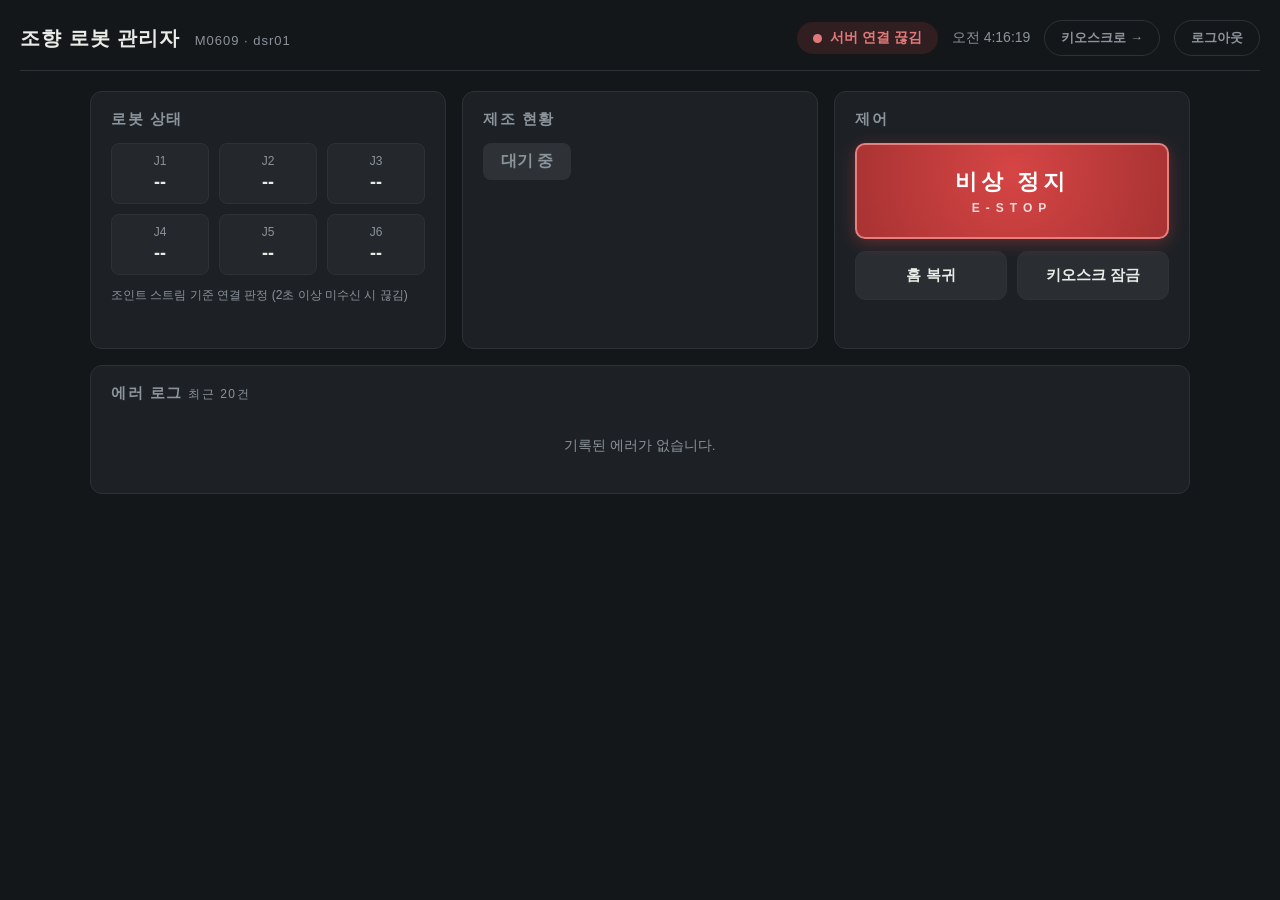
==== ws_cobot1/src/perfume_hmi/frontend/admin.html @ 588833dc "jwan: save local changes" ====
<!DOCTYPE html>
<html lang="ko">
<head>
    <meta charset="UTF-8" />
    <meta name="viewport" content="width=device-width, initial-scale=1.0" />
    <title>조향 로봇 관리자 HMI</title>
    <link rel="stylesheet" href="admin.css" />
</head>
<body>
    <!-- 상단 바: 타이틀 + 로봇 연결 상태 + 현재 시각 -->
    <header class="topbar">
        <h1>조향 로봇 관리자 <span class="sub">M0609 · dsr01</span></h1>
        <div class="topbar-right">
            <span id="conn-badge" class="badge off">연결 확인 중...</span>
            <span id="clock" class="clock"></span>
            <!-- 키오스크는 다른 PC에서 실행되므로(perfume_kiosk), 배포 시 아래 주소를
                 실제 키오스크 PC의 IP로 바꿔야 한다. -->
            <a href="http://<KIOSK-PC-IP>:5000/" class="back-link">키오스크로 →</a>
            <button id="btn-logout" class="back-link logout-btn" type="button">로그아웃</button>
        </div>
    </header>

    <main class="grid">
        <!-- 1. 로봇 상태 (조인트 각도) -->
        <section class="panel">
            <h2>로봇 상태</h2>
            <div class="joints" id="joints">
                <!-- J1~J6 값은 admin.js가 채움 -->
            </div>
            <p class="panel-note">조인트 스트림 기준 연결 판정 (2초 이상 미수신 시 끊김)</p>
        </section>

        <!-- 2. 제조 현황 -->
        <section class="panel">
            <h2>제조 현황</h2>
            <div id="making-state" class="making-state idle">대기 중</div>
            <div id="making-detail" class="making-detail"></div>
            <div id="last-job" class="last-job"></div>
        </section>

        <!-- 3. 제어 -->
        <section class="panel">
            <h2>제어</h2>
            <button id="btn-estop" class="btn estop">비상 정지<span class="btn-sub">E-STOP</span></button>
            <div class="btn-row">
                <button id="btn-home" class="btn secondary">홈 복귀</button>
                <button id="btn-lock" class="btn secondary">키오스크 잠금</button>
            </div>
            <p id="control-msg" class="control-msg"></p>
        </section>

        <!-- 4. 에러 로그 -->
        <section class="panel panel-wide">
            <h2>에러 로그 <span class="sub">최근 20건</span></h2>
            <ul id="error-list" class="error-list">
                <li class="empty">기록된 에러가 없습니다.</li>
            </ul>
        </section>
    </main>

    <script src="admin.js"></script>
</body>
</html>
---- ws_cobot1/src/perfume_hmi/frontend/admin.css ----
/* ===== 관리자 HMI — 산업용 다크 테마 ===== */
:root {
    --bg: #14171a;
    --panel: #1d2126;
    --line: #2c3238;
    --ink: #e8ebe6;
    --muted: #8b939b;
    --green: #58a05c;
    --amber: #d9a441;
    --red: #d64545;
    --red-dark: #a83232;
}

* { box-sizing: border-box; margin: 0; padding: 0; }

body {
    font-family: "Pretendard", "Noto Sans KR", -apple-system, "Segoe UI", sans-serif;
    background: var(--bg);
    color: var(--ink);
    min-height: 100vh;
    padding: 20px;
}

/* ===== 상단 바 ===== */
.topbar {
    display: flex;
    align-items: center;
    justify-content: space-between;
    margin-bottom: 20px;
    padding-bottom: 14px;
    border-bottom: 1px solid var(--line);
}
.topbar h1 { font-size: 20px; letter-spacing: 1px; }
.topbar .sub { font-size: 13px; color: var(--muted); font-weight: 400; margin-left: 8px; }
.topbar-right { display: flex; align-items: center; gap: 14px; }
.clock { font-size: 14px; color: var(--muted); font-variant-numeric: tabular-nums; }
.back-link {
    padding: 8px 16px;
    border: 1px solid var(--line);
    border-radius: 999px;
    color: var(--muted);
    font-size: 13px;
    font-weight: 600;
    text-decoration: none;
}
.back-link:active { background: rgba(255, 255, 255, 0.06); color: var(--ink); }
.logout-btn { background: transparent; cursor: pointer; font-family: inherit; }

/* 연결 상태 배지 */
.badge {
    display: inline-flex;
    align-items: center;
    gap: 8px;
    padding: 7px 16px;
    border-radius: 999px;
    font-size: 14px;
    font-weight: 700;
}
.badge::before { content: ""; width: 9px; height: 9px; border-radius: 50%; }
.badge.on  { background: rgba(88, 160, 92, 0.15); color: #7fc783; }
.badge.on::before  { background: #7fc783; box-shadow: 0 0 6px #7fc783; }
.badge.off { background: rgba(214, 69, 69, 0.15); color: #e07a7a; }
.badge.off::before { background: #e07a7a; }

/* ===== 패널 그리드 ===== */
.grid {
    display: grid;
    grid-template-columns: repeat(auto-fit, minmax(300px, 1fr));
    gap: 16px;
    max-width: 1100px;
    margin: 0 auto;
}
.panel {
    background: var(--panel);
    border: 1px solid var(--line);
    border-radius: 12px;
    padding: 18px 20px;
}
.panel-wide { grid-column: 1 / -1; }
.panel h2 {
    font-size: 15px;
    letter-spacing: 1.5px;
    color: var(--muted);
    margin-bottom: 14px;
    text-transform: uppercase;
}
.panel h2 .sub { font-size: 12px; font-weight: 400; text-transform: none; }
.panel-note { margin-top: 12px; font-size: 12px; color: var(--muted); }

/* ===== 조인트 값 ===== */
.joints {
    display: grid;
    grid-template-columns: repeat(3, 1fr);
    gap: 10px;
}
.joint {
    background: rgba(255, 255, 255, 0.03);
    border: 1px solid var(--line);
    border-radius: 8px;
    padding: 10px 12px;
    text-align: center;
}
.joint .j-name { font-size: 12px; color: var(--muted); margin-bottom: 4px; }
.joint .j-val {
    font-size: 18px;
    font-weight: 700;
    font-variant-numeric: tabular-nums;
}

/* ===== 제조 현황 ===== */
.making-state {
    display: inline-block;
    padding: 8px 18px;
    border-radius: 8px;
    font-size: 16px;
    font-weight: 700;
    margin-bottom: 12px;
}
.making-state.idle   { background: rgba(139, 147, 155, 0.15); color: var(--muted); }
.making-state.active { background: rgba(217, 164, 65, 0.16); color: var(--amber); animation: blink 1.6s ease-in-out infinite; }
@keyframes blink { 50% { opacity: 0.55; } }
.making-detail { font-size: 14px; line-height: 1.7; }
.making-detail b { color: var(--amber); }
.last-job { margin-top: 12px; font-size: 13px; color: var(--muted); }

/* ===== 제어 버튼 ===== */
.btn {
    display: block;
    width: 100%;
    border: none;
    border-radius: 10px;
    cursor: pointer;
    font-weight: 700;
    transition: transform 0.08s, filter 0.15s;
}
.btn:active { transform: translateY(1px); filter: brightness(0.9); }
.btn:disabled { opacity: 0.45; cursor: not-allowed; }

.btn.estop {
    padding: 22px;
    font-size: 22px;
    letter-spacing: 4px;
    color: #fff;
    background: radial-gradient(circle at 50% 30%, var(--red), var(--red-dark));
    border: 2px solid #e5807f;
    box-shadow: 0 4px 16px rgba(214, 69, 69, 0.35);
    margin-bottom: 12px;
}
.btn.estop .btn-sub { display: block; font-size: 12px; letter-spacing: 6px; opacity: 0.8; margin-top: 4px; }

.btn-row { display: flex; gap: 10px; }
.btn.secondary {
    padding: 14px;
    font-size: 15px;
    background: rgba(255, 255, 255, 0.06);
    border: 1px solid var(--line);
    color: var(--ink);
}
.btn.secondary.locked { background: rgba(217, 164, 65, 0.16); border-color: var(--amber); color: var(--amber); }

.control-msg { margin-top: 12px; font-size: 13px; min-height: 18px; color: var(--muted); }
.control-msg.ok { color: #7fc783; }
.control-msg.err { color: #e07a7a; }

/* ===== 로그인 페이지 ===== */
.login-body {
    display: flex;
    align-items: center;
    justify-content: center;
    min-height: 100vh;
}
.login-card {
    width: 100%;
    max-width: 360px;
    background: var(--panel);
    border: 1px solid var(--line);
    border-radius: 14px;
    padding: 36px 32px;
    text-align: center;
}
.login-card h1 { font-size: 20px; letter-spacing: 1px; margin-bottom: 6px; }
.login-sub { font-size: 13px; color: var(--muted); margin-bottom: 26px; }
.login-card input {
    width: 100%;
    padding: 15px 16px;
    margin-bottom: 12px;
    font-size: 20px;
    text-align: center;
    letter-spacing: 8px;
    color: var(--ink);
    background: rgba(255, 255, 255, 0.04);
    border: 1px solid var(--line);
    border-radius: 10px;
}
.login-card input:focus { outline: none; border-color: var(--green); }
.btn.login-btn {
    padding: 15px;
    font-size: 16px;
    letter-spacing: 2px;
    color: #fff;
    background: var(--green);
}
.login-msg { min-height: 18px; margin: 12px 0 16px; font-size: 13px; color: #e07a7a; }
.login-card .back-link { display: inline-block; }

/* ===== 에러 로그 ===== */
.error-list { list-style: none; max-height: 260px; overflow-y: auto; }
.error-list li {
    display: flex;
    gap: 12px;
    padding: 9px 4px;
    border-bottom: 1px solid var(--line);
    font-size: 13.5px;
    font-variant-numeric: tabular-nums;
}
.error-list li:last-child { border-bottom: none; }
.error-list .t { color: var(--muted); flex: none; }
.error-list .lv { flex: none; width: 52px; font-weight: 700; }
.error-list .lv.ERROR { color: #e07a7a; }
.error-list .lv.WARN  { color: var(--amber); }
.error-list .lv.INFO  { color: var(--muted); }
.error-list .empty { color: var(--muted); justify-content: center; padding: 20px 0; border: none; }
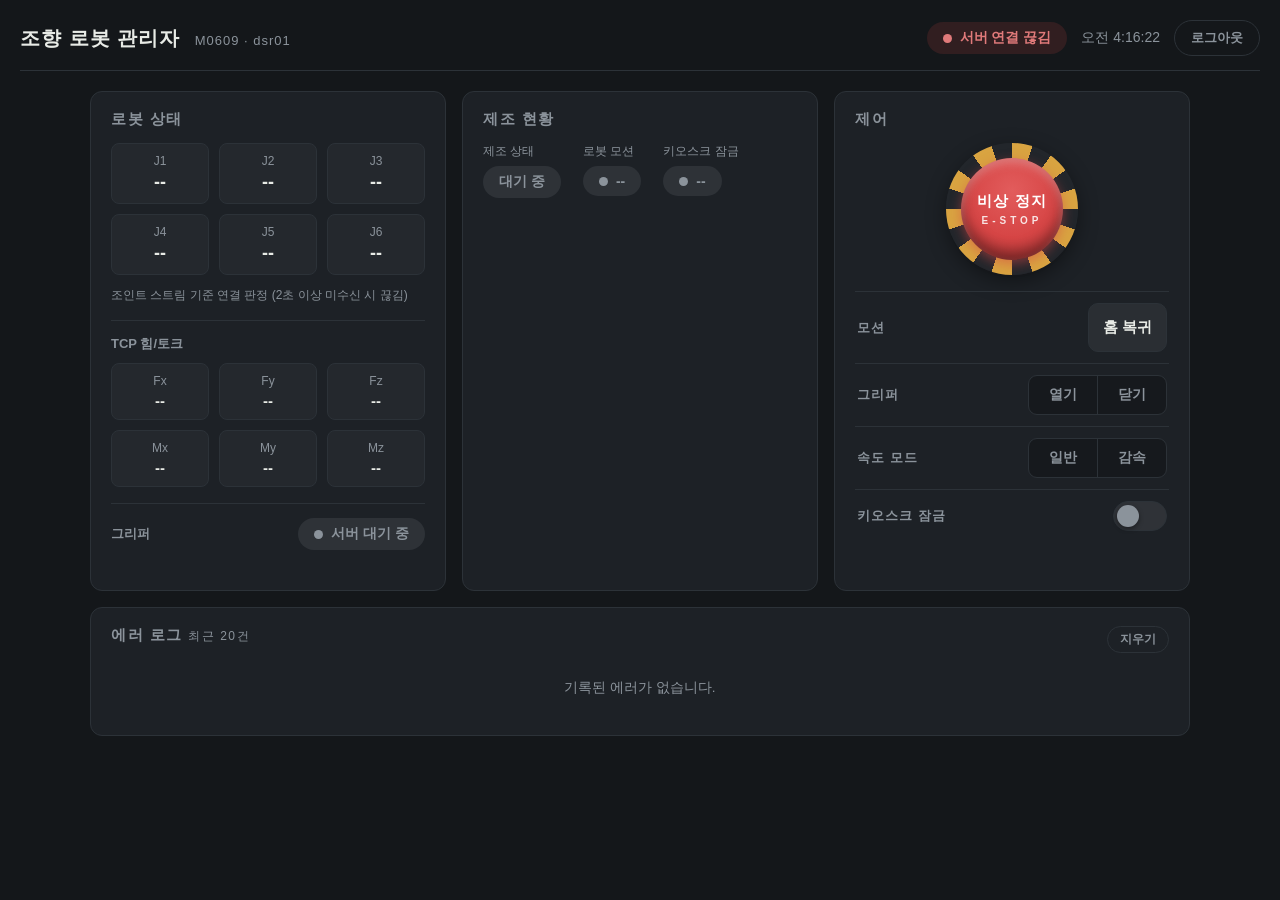
==== commit b8da67d6: "updated kiosk code" ====
--- a/ws_cobot1/src/perfume_hmi/frontend/admin.html
+++ b/ws_cobot1/src/perfume_hmi/frontend/admin.html
@@ -13,27 +13,53 @@
         <div class="topbar-right">
             <span id="conn-badge" class="badge off">연결 확인 중...</span>
             <span id="clock" class="clock"></span>
-            <!-- 키오스크는 다른 PC에서 실행되므로(perfume_kiosk), 배포 시 아래 주소를
-                 실제 키오스크 PC의 IP로 바꿔야 한다. -->
-            <a href="http://<KIOSK-PC-IP>:5000/" class="back-link">키오스크로 →</a>
             <button id="btn-logout" class="back-link logout-btn" type="button">로그아웃</button>
         </div>
     </header>
 
     <main class="grid">
-        <!-- 1. 로봇 상태 (조인트 각도) -->
+        <!-- 1. 로봇 상태 (조인트 각도 / 그리퍼 / TCP 힘) -->
         <section class="panel">
             <h2>로봇 상태</h2>
             <div class="joints" id="joints">
                 <!-- J1~J6 값은 admin.js가 채움 -->
             </div>
             <p class="panel-note">조인트 스트림 기준 연결 판정 (2초 이상 미수신 시 끊김)</p>
+
+            <div class="subsection">
+                <div class="subsection-head">
+                    <span class="sub-label">TCP 힘/토크</span>
+                </div>
+                <div class="force-grid" id="force-grid">
+                    <!-- Fx~Mz 값은 admin.js가 채움 -->
+                </div>
+            </div>
+
+            <div class="subsection">
+                <div class="subsection-head">
+                    <span class="sub-label">그리퍼</span>
+                    <span id="gripper-badge" class="badge idle">서버 대기 중</span>
+                </div>
+            </div>
         </section>
 
         <!-- 2. 제조 현황 -->
         <section class="panel">
             <h2>제조 현황</h2>
-            <div id="making-state" class="making-state idle">대기 중</div>
+            <div class="stat-grid">
+                <div class="stat">
+                    <div class="stat-label">제조 상태</div>
+                    <div id="making-state" class="making-state idle">대기 중</div>
+                </div>
+                <div class="stat">
+                    <div class="stat-label">로봇 모션</div>
+                    <span id="motion-badge" class="badge idle">--</span>
+                </div>
+                <div class="stat">
+                    <div class="stat-label">키오스크 잠금</div>
+                    <span id="kiosk-badge" class="badge idle">--</span>
+                </div>
+            </div>
             <div id="making-detail" class="making-detail"></div>
             <div id="last-job" class="last-job"></div>
         </section>
@@ -41,17 +67,41 @@
         <!-- 3. 제어 -->
         <section class="panel">
             <h2>제어</h2>
-            <button id="btn-estop" class="btn estop">비상 정지<span class="btn-sub">E-STOP</span></button>
-            <div class="btn-row">
-                <button id="btn-home" class="btn secondary">홈 복귀</button>
-                <button id="btn-lock" class="btn secondary">키오스크 잠금</button>
+            <div class="estop-ring">
+                <button id="btn-estop" class="estop-btn" type="button">비상 정지<span class="estop-sub">E-STOP</span></button>
+            </div>
+            <div class="ctl-group">
+                <span class="ctl-label">모션</span>
+                <button id="btn-home" class="btn secondary ctl-home" type="button">홈 복귀</button>
+            </div>
+            <div class="ctl-group">
+                <span class="ctl-label">그리퍼</span>
+                <div class="seg">
+                    <button id="btn-grip-open" class="seg-btn" type="button">열기</button>
+                    <button id="btn-grip-close" class="seg-btn" type="button">닫기</button>
+                </div>
+            </div>
+            <div class="ctl-group">
+                <span class="ctl-label">속도 모드</span>
+                <div class="seg">
+                    <button id="btn-speed-normal" class="seg-btn" type="button">일반</button>
+                    <button id="btn-speed-reduced" class="seg-btn warn" type="button">감속</button>
+                </div>
+            </div>
+            <div class="ctl-group">
+                <span class="ctl-label">키오스크 잠금</span>
+                <label class="switch">
+                    <input type="checkbox" id="chk-lock">
+                    <span class="switch-track"><span class="switch-knob"></span></span>
+                </label>
             </div>
             <p id="control-msg" class="control-msg"></p>
         </section>
 
         <!-- 4. 에러 로그 -->
         <section class="panel panel-wide">
-            <h2>에러 로그 <span class="sub">최근 20건</span></h2>
+            <h2>에러 로그 <span class="sub">최근 20건</span>
+                <button id="btn-clear-errors" class="h2-btn" type="button">지우기</button></h2>
             <ul id="error-list" class="error-list">
                 <li class="empty">기록된 에러가 없습니다.</li>
             </ul>
--- a/ws_cobot1/src/perfume_hmi/frontend/admin.css
+++ b/ws_cobot1/src/perfume_hmi/frontend/admin.css
@@ -61,6 +61,10 @@
 .badge.on::before  { background: #7fc783; box-shadow: 0 0 6px #7fc783; }
 .badge.off { background: rgba(214, 69, 69, 0.15); color: #e07a7a; }
 .badge.off::before { background: #e07a7a; }
+.badge.idle { background: rgba(139, 147, 155, 0.15); color: var(--muted); }
+.badge.idle::before { background: var(--muted); }
+.badge.warn { background: rgba(217, 164, 65, 0.16); color: var(--amber); }
+.badge.warn::before { background: var(--amber); box-shadow: 0 0 6px var(--amber); }
 
 /* ===== 패널 그리드 ===== */
 .grid {
@@ -85,6 +89,19 @@
     text-transform: uppercase;
 }
 .panel h2 .sub { font-size: 12px; font-weight: 400; text-transform: none; }
+.h2-btn {
+    float: right;
+    padding: 4px 12px;
+    font-size: 12px;
+    font-weight: 600;
+    color: var(--muted);
+    background: transparent;
+    border: 1px solid var(--line);
+    border-radius: 999px;
+    cursor: pointer;
+    font-family: inherit;
+}
+.h2-btn:active { background: rgba(255, 255, 255, 0.06); color: var(--ink); }
 .panel-note { margin-top: 12px; font-size: 12px; color: var(--muted); }
 
 /* ===== 조인트 값 ===== */
@@ -107,14 +124,32 @@
     font-variant-numeric: tabular-nums;
 }
 
+/* ===== 그리퍼 / TCP 힘 서브섹션 ===== */
+.subsection { margin-top: 16px; padding-top: 14px; border-top: 1px solid var(--line); }
+.subsection-head { display: flex; align-items: center; justify-content: space-between; margin-bottom: 10px; }
+.sub-label { font-size: 13px; color: var(--muted); font-weight: 600; }
+.force-grid {
+    display: grid;
+    grid-template-columns: repeat(3, 1fr);
+    gap: 10px;
+}
+.force-grid .joint .j-val { font-size: 15px; }
+
 /* ===== 제조 현황 ===== */
+.stat-grid {
+    display: flex;
+    flex-wrap: wrap;
+    gap: 12px 22px;
+    margin-bottom: 12px;
+}
+.stat-label { font-size: 12px; color: var(--muted); margin-bottom: 6px; }
+
 .making-state {
     display: inline-block;
-    padding: 8px 18px;
-    border-radius: 8px;
-    font-size: 16px;
-    font-weight: 700;
-    margin-bottom: 12px;
+    padding: 7px 16px;
+    border-radius: 999px;
+    font-size: 14px;
+    font-weight: 700;
 }
 .making-state.idle   { background: rgba(139, 147, 155, 0.15); color: var(--muted); }
 .making-state.active { background: rgba(217, 164, 65, 0.16); color: var(--amber); animation: blink 1.6s ease-in-out infinite; }
@@ -136,19 +171,53 @@
 .btn:active { transform: translateY(1px); filter: brightness(0.9); }
 .btn:disabled { opacity: 0.45; cursor: not-allowed; }
 
-.btn.estop {
-    padding: 22px;
-    font-size: 22px;
-    letter-spacing: 4px;
+/* E-STOP 머시룸 버튼 — 노랑/검정 안전 링 + 볼록한 빨간 캡 */
+.estop-ring {
+    width: 132px;
+    height: 132px;
+    border-radius: 50%;
+    margin: 4px auto 16px;
+    background: repeating-conic-gradient(var(--amber) 0deg 18deg, #22262b 18deg 36deg);
+    display: flex;
+    align-items: center;
+    justify-content: center;
+    box-shadow: 0 6px 20px rgba(0, 0, 0, 0.4);
+}
+.estop-btn {
+    width: 102px;
+    height: 102px;
+    border-radius: 50%;
+    border: none;
+    cursor: pointer;
+    background: radial-gradient(circle at 50% 32%, #e25c5c, var(--red) 55%, var(--red-dark));
+    box-shadow:
+        inset 0 5px 10px rgba(255, 255, 255, 0.28),
+        inset 0 -8px 14px rgba(0, 0, 0, 0.4),
+        0 4px 12px rgba(214, 69, 69, 0.5);
     color: #fff;
-    background: radial-gradient(circle at 50% 30%, var(--red), var(--red-dark));
-    border: 2px solid #e5807f;
-    box-shadow: 0 4px 16px rgba(214, 69, 69, 0.35);
-    margin-bottom: 12px;
-}
-.btn.estop .btn-sub { display: block; font-size: 12px; letter-spacing: 6px; opacity: 0.8; margin-top: 4px; }
-
-.btn-row { display: flex; gap: 10px; }
+    font-family: inherit;
+    font-weight: 800;
+    font-size: 15px;
+    letter-spacing: 1px;
+    line-height: 1.3;
+    transition: transform 0.08s, box-shadow 0.08s;
+}
+.estop-btn:active {
+    transform: translateY(3px);
+    box-shadow: inset 0 5px 14px rgba(0, 0, 0, 0.5), 0 1px 4px rgba(214, 69, 69, 0.4);
+}
+.estop-sub { display: block; font-size: 10px; letter-spacing: 4px; opacity: 0.85; margin-top: 3px; }
+
+/* 기능별 그룹 행 — 라벨 왼쪽, 컨트롤 오른쪽 (명판 스타일) */
+.ctl-group {
+    display: flex;
+    align-items: center;
+    justify-content: space-between;
+    padding: 11px 2px;
+    border-top: 1px solid var(--line);
+}
+.ctl-label { font-size: 13px; color: var(--muted); font-weight: 600; letter-spacing: 1px; }
+
 .btn.secondary {
     padding: 14px;
     font-size: 15px;
@@ -156,7 +225,56 @@
     border: 1px solid var(--line);
     color: var(--ink);
 }
-.btn.secondary.locked { background: rgba(217, 164, 65, 0.16); border-color: var(--amber); color: var(--amber); }
+.ctl-home { width: auto; padding: 10px 26px; font-size: 14px; }
+
+/* 세그먼트 컨트롤 — 현재 상태가 켜진 칸으로 표시되고, 원하는 칸을 눌러 전환 */
+.seg {
+    display: inline-flex;
+    background: rgba(0, 0, 0, 0.25);
+    border: 1px solid var(--line);
+    border-radius: 9px;
+    overflow: hidden;
+}
+.seg-btn {
+    padding: 10px 20px;
+    background: transparent;
+    border: none;
+    color: var(--muted);
+    font-family: inherit;
+    font-size: 14px;
+    font-weight: 700;
+    cursor: pointer;
+    transition: background 0.12s, color 0.12s;
+}
+.seg-btn + .seg-btn { border-left: 1px solid var(--line); }
+.seg-btn:active { background: rgba(255, 255, 255, 0.08); }
+.seg-btn.active { background: rgba(88, 160, 92, 0.2); color: #7fc783; box-shadow: inset 0 0 8px rgba(88, 160, 92, 0.25); }
+.seg-btn.warn.active { background: rgba(217, 164, 65, 0.18); color: var(--amber); box-shadow: inset 0 0 8px rgba(217, 164, 65, 0.25); }
+
+/* 토글 스위치 — 키오스크 잠금 */
+.switch { position: relative; display: inline-block; width: 54px; height: 30px; cursor: pointer; }
+.switch input { display: none; }
+.switch-track {
+    position: absolute;
+    inset: 0;
+    background: rgba(255, 255, 255, 0.08);
+    border: 1px solid var(--line);
+    border-radius: 999px;
+    transition: background 0.15s, border-color 0.15s;
+}
+.switch-knob {
+    position: absolute;
+    top: 3px;
+    left: 3px;
+    width: 22px;
+    height: 22px;
+    border-radius: 50%;
+    background: var(--muted);
+    box-shadow: 0 2px 5px rgba(0, 0, 0, 0.4);
+    transition: left 0.15s, background 0.15s;
+}
+.switch input:checked + .switch-track { background: rgba(217, 164, 65, 0.28); border-color: var(--amber); }
+.switch input:checked + .switch-track .switch-knob { left: 27px; background: var(--amber); }
 
 .control-msg { margin-top: 12px; font-size: 13px; min-height: 18px; color: var(--muted); }
 .control-msg.ok { color: #7fc783; }
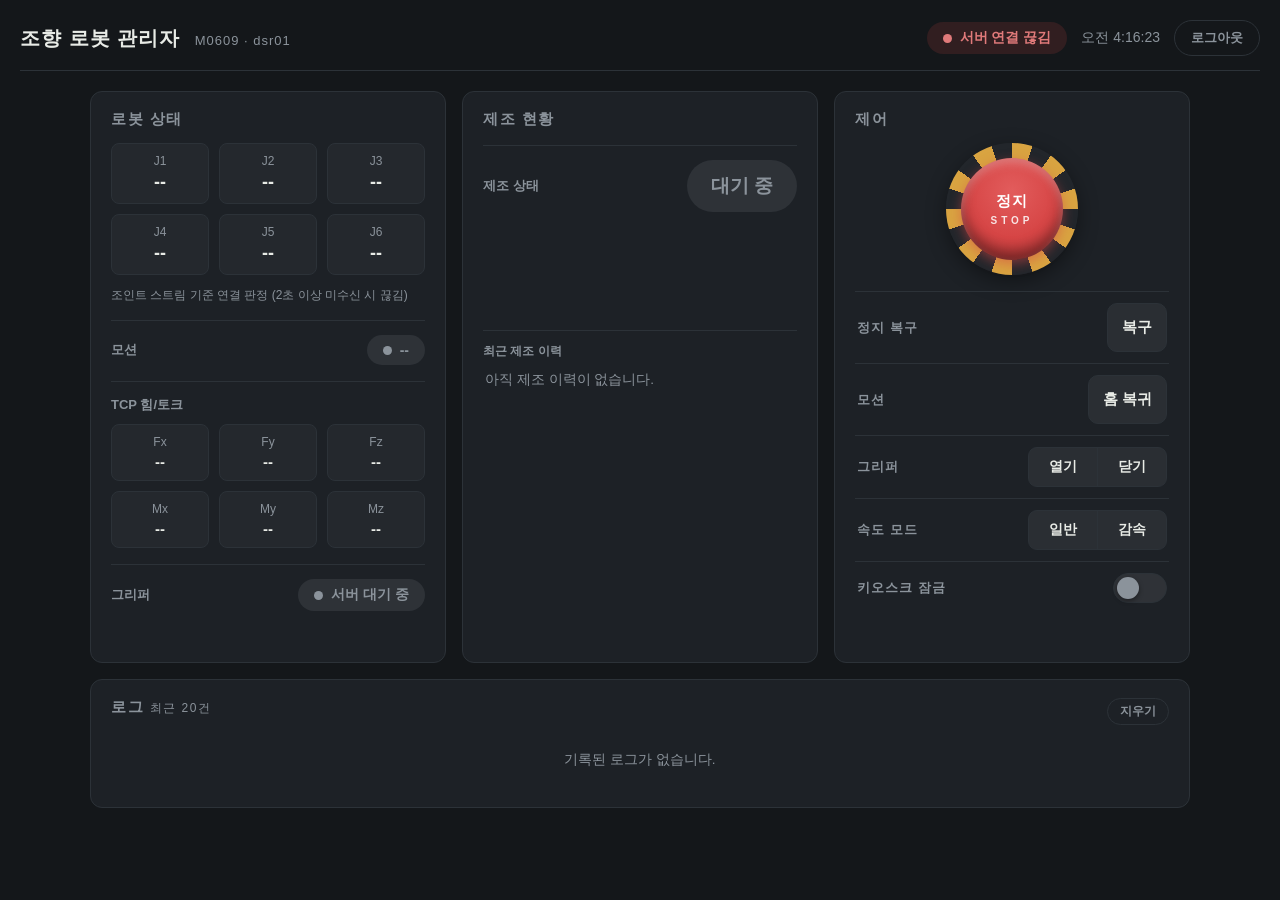
==== commit 34ec3aea: "perfume_hmi: 제조 현황(/perfume_status) 표시 + 이력 SQLite 저장, UI 정리" ====
--- a/ws_cobot1/src/perfume_hmi/frontend/admin.html
+++ b/ws_cobot1/src/perfume_hmi/frontend/admin.html
@@ -26,6 +26,14 @@
             </div>
             <p class="panel-note">조인트 스트림 기준 연결 판정 (2초 이상 미수신 시 끊김)</p>
 
+            <!-- 모션(동작 중/정지)은 조인트 각도 변화로 판정하는 값이라 이 패널 소속 -->
+            <div class="subsection">
+                <div class="subsection-head">
+                    <span class="sub-label">모션</span>
+                    <span id="motion-badge" class="badge idle">--</span>
+                </div>
+            </div>
+
             <div class="subsection">
                 <div class="subsection-head">
                     <span class="sub-label">TCP 힘/토크</span>
@@ -43,33 +51,41 @@
             </div>
         </section>
 
-        <!-- 2. 제조 현황 -->
+        <!-- 2. 제조 현황 (현재 제조 상태 + 최근 이력)
+             로봇 모션은 로봇 상태 패널로 이동, 키오스크 잠금은 제어 패널 토글이
+             상태 표시를 겸한다 — 이 패널은 제조 관련 정보만 넉넉하게 쓴다. -->
         <section class="panel">
             <h2>제조 현황</h2>
-            <div class="stat-grid">
-                <div class="stat">
-                    <div class="stat-label">제조 상태</div>
+
+            <div class="subsection making-section">
+                <div class="subsection-head">
+                    <span class="sub-label">제조 상태</span>
                     <div id="making-state" class="making-state idle">대기 중</div>
                 </div>
-                <div class="stat">
-                    <div class="stat-label">로봇 모션</div>
-                    <span id="motion-badge" class="badge idle">--</span>
-                </div>
-                <div class="stat">
-                    <div class="stat-label">키오스크 잠금</div>
-                    <span id="kiosk-badge" class="badge idle">--</span>
-                </div>
+                <div id="making-detail" class="making-detail"></div>
+                <!-- 마감(성공/실패)된 제조만 1건 1행 — 백엔드 SQLite에 저장되어 재시작에도 유지 -->
+                <div class="history-head">최근 제조 이력</div>
+                <ul id="making-history" class="making-history">
+                    <li class="empty">아직 제조 이력이 없습니다.</li>
+                </ul>
             </div>
-            <div id="making-detail" class="making-detail"></div>
-            <div id="last-job" class="last-job"></div>
         </section>
 
         <!-- 3. 제어 -->
         <section class="panel">
             <h2>제어</h2>
-            <div class="estop-ring">
-                <button id="btn-estop" class="estop-btn" type="button">비상 정지<span class="estop-sub">E-STOP</span></button>
+            <div class="stop-ring">
+                <button id="btn-stop" class="stop-btn" type="button">정지<span class="stop-sub">STOP</span></button>
             </div>
+            <!-- 정지는 서보 차단(Safe-Off)이라 자동 재개가 불가 — 현장 확인 후 복구로 해제.
+                 복구 = 정지 유지(가드) 해제 + 서보 복구(servo_on) — robot_bridge.py 주석 참고.
+                 소프트웨어 정지(move_stop)라 안전 정지/비상 정지가 아님 -->
+            <div class="ctl-group">
+                <span class="ctl-label">정지 복구</span>
+                <button id="btn-servo-on" class="btn secondary ctl-home" type="button">복구</button>
+            </div>
+            <!-- 일시정지/재개 버튼은 제거됨 — 두산 ROS2 드라이버가 모션 진행 중에
+                 move_pause 요청에 응답하지 못하는 구조라 실사용 불가 (robot_bridge.py 주석 참고) -->
             <div class="ctl-group">
                 <span class="ctl-label">모션</span>
                 <button id="btn-home" class="btn secondary ctl-home" type="button">홈 복귀</button>
@@ -98,12 +114,12 @@
             <p id="control-msg" class="control-msg"></p>
         </section>
 
-        <!-- 4. 에러 로그 -->
+        <!-- 4. 로그 — 에러뿐 아니라 INFO/WARN 레벨 이벤트(드라이버 메시지, 자동 정지 결과 등)도 함께 뜬다 -->
         <section class="panel panel-wide">
-            <h2>에러 로그 <span class="sub">최근 20건</span>
+            <h2>로그 <span class="sub">최근 20건</span>
                 <button id="btn-clear-errors" class="h2-btn" type="button">지우기</button></h2>
             <ul id="error-list" class="error-list">
-                <li class="empty">기록된 에러가 없습니다.</li>
+                <li class="empty">기록된 로그가 없습니다.</li>
             </ul>
         </section>
     </main>
--- a/ws_cobot1/src/perfume_hmi/frontend/admin.css
+++ b/ws_cobot1/src/perfume_hmi/frontend/admin.css
@@ -9,6 +9,7 @@
     --amber: #d9a441;
     --red: #d64545;
     --red-dark: #a83232;
+    --blue: #5aa9e6;
 }
 
 * { box-sizing: border-box; margin: 0; padding: 0; }
@@ -135,28 +136,47 @@
 }
 .force-grid .joint .j-val { font-size: 15px; }
 
-/* ===== 제조 현황 ===== */
-.stat-grid {
-    display: flex;
-    flex-wrap: wrap;
-    gap: 12px 22px;
-    margin-bottom: 12px;
-}
-.stat-label { font-size: 12px; color: var(--muted); margin-bottom: 6px; }
+/* ===== 제조 현황 (제조 상태 + 최근 이력) =====
+   로봇 모션/키오스크 잠금이 각자 제자리(로봇 상태 패널/제어 토글)로 빠져서,
+   이 패널은 제조 정보만 넉넉하게 쓴다. 제조 상태 배지·단계명은 한눈에
+   알아봐야 하는 핵심 정보라 다른 곳의 배지보다 크게 키운다. */
+.subsection:first-child { margin-top: 0; padding-top: 0; border-top: none; }
 
 .making-state {
     display: inline-block;
-    padding: 7px 16px;
-    border-radius: 999px;
-    font-size: 14px;
+    padding: 13px 24px;
+    border-radius: 999px;
+    font-size: 19px;
     font-weight: 700;
 }
 .making-state.idle   { background: rgba(139, 147, 155, 0.15); color: var(--muted); }
-.making-state.active { background: rgba(217, 164, 65, 0.16); color: var(--amber); animation: blink 1.6s ease-in-out infinite; }
+/* amber(주황)는 이 화면에서 "주의 필요" 의미로 이미 쓰이는 중(감속 모드/정지 유지/
+   로봇 모션=동작 중). '제조 중'은 정상 진행 상태라 그 의미와 안 겹치는 파란색으로 구분한다. */
+.making-state.active { background: rgba(90, 169, 230, 0.16); color: var(--blue); animation: blink 1.6s ease-in-out infinite; }
 @keyframes blink { 50% { opacity: 0.55; } }
-.making-detail { font-size: 14px; line-height: 1.7; }
-.making-detail b { color: var(--amber); }
-.last-job { margin-top: 12px; font-size: 13px; color: var(--muted); }
+/* 상세 영역 — 비어 있어도(대기 중) 단계명+경과 2~3줄 분량의 공간을 미리 확보해서,
+   제조가 시작될 때 아래 로봇 모션 행이 밀려 내려가며 레이아웃이 출렁이지 않게 한다 */
+.making-detail { margin-top: 12px; font-size: 17px; line-height: 1.8; min-height: 92px; }
+.making-detail b { color: var(--blue); font-size: 20px; }
+
+/* 최근 제조 이력 — 마감된 제조 1건 1행, 로그 패널과 같은 리스트 톤.
+   min-height는 5행 분량 — 이력이 적어도 공간을 미리 잡아 레이아웃이 안 출렁이게 */
+.history-head { margin-top: 14px; padding-top: 12px; border-top: 1px solid var(--line); font-size: 12px; color: var(--muted); font-weight: 600; }
+.making-history { list-style: none; margin-top: 4px; min-height: 175px; }
+.making-history li {
+    display: flex;
+    gap: 10px;
+    padding: 7px 2px;
+    border-bottom: 1px solid var(--line);
+    font-size: 13.5px;
+    font-variant-numeric: tabular-nums;
+}
+.making-history li:last-child { border-bottom: none; }
+.making-history .t { color: var(--muted); flex: none; }
+.making-history .rs { flex: none; width: 34px; font-weight: 700; }
+.making-history .rs.ok { color: #7fc783; }
+.making-history .rs.fail { color: #e07a7a; }
+.making-history .empty { color: var(--muted); border: none; }
 
 /* ===== 제어 버튼 ===== */
 .btn {
@@ -171,8 +191,8 @@
 .btn:active { transform: translateY(1px); filter: brightness(0.9); }
 .btn:disabled { opacity: 0.45; cursor: not-allowed; }
 
-/* E-STOP 머시룸 버튼 — 노랑/검정 안전 링 + 볼록한 빨간 캡 */
-.estop-ring {
+/* 정지 머시룸 버튼 — 노랑/검정 링 + 볼록한 빨간 캡 */
+.stop-ring {
     width: 132px;
     height: 132px;
     border-radius: 50%;
@@ -183,7 +203,7 @@
     justify-content: center;
     box-shadow: 0 6px 20px rgba(0, 0, 0, 0.4);
 }
-.estop-btn {
+.stop-btn {
     width: 102px;
     height: 102px;
     border-radius: 50%;
@@ -202,11 +222,11 @@
     line-height: 1.3;
     transition: transform 0.08s, box-shadow 0.08s;
 }
-.estop-btn:active {
+.stop-btn:active {
     transform: translateY(3px);
     box-shadow: inset 0 5px 14px rgba(0, 0, 0, 0.5), 0 1px 4px rgba(214, 69, 69, 0.4);
 }
-.estop-sub { display: block; font-size: 10px; letter-spacing: 4px; opacity: 0.85; margin-top: 3px; }
+.stop-sub { display: block; font-size: 10px; letter-spacing: 4px; opacity: 0.85; margin-top: 3px; }
 
 /* 기능별 그룹 행 — 라벨 왼쪽, 컨트롤 오른쪽 (명판 스타일) */
 .ctl-group {
@@ -227,10 +247,12 @@
 }
 .ctl-home { width: auto; padding: 10px 26px; font-size: 14px; }
 
-/* 세그먼트 컨트롤 — 현재 상태가 켜진 칸으로 표시되고, 원하는 칸을 눌러 전환 */
+/* 세그먼트 컨트롤 — 현재 상태가 켜진 칸으로 표시되고, 원하는 칸을 눌러 전환.
+   기본(비선택) 칸도 누를 수 있는 버튼이므로 .btn.secondary와 같은 밝기로 —
+   회색 글자 + 투명 배경이면 disabled 버튼처럼 보인다. */
 .seg {
     display: inline-flex;
-    background: rgba(0, 0, 0, 0.25);
+    background: rgba(255, 255, 255, 0.06);
     border: 1px solid var(--line);
     border-radius: 9px;
     overflow: hidden;
@@ -239,7 +261,7 @@
     padding: 10px 20px;
     background: transparent;
     border: none;
-    color: var(--muted);
+    color: var(--ink);
     font-family: inherit;
     font-size: 14px;
     font-weight: 700;
@@ -247,7 +269,8 @@
     transition: background 0.12s, color 0.12s;
 }
 .seg-btn + .seg-btn { border-left: 1px solid var(--line); }
-.seg-btn:active { background: rgba(255, 255, 255, 0.08); }
+.seg-btn:hover { background: rgba(255, 255, 255, 0.06); }
+.seg-btn:active { background: rgba(255, 255, 255, 0.12); }
 .seg-btn.active { background: rgba(88, 160, 92, 0.2); color: #7fc783; box-shadow: inset 0 0 8px rgba(88, 160, 92, 0.25); }
 .seg-btn.warn.active { background: rgba(217, 164, 65, 0.18); color: var(--amber); box-shadow: inset 0 0 8px rgba(217, 164, 65, 0.25); }
 
@@ -321,7 +344,7 @@
 .login-msg { min-height: 18px; margin: 12px 0 16px; font-size: 13px; color: #e07a7a; }
 .login-card .back-link { display: inline-block; }
 
-/* ===== 에러 로그 ===== */
+/* ===== 로그 ===== */
 .error-list { list-style: none; max-height: 260px; overflow-y: auto; }
 .error-list li {
     display: flex;
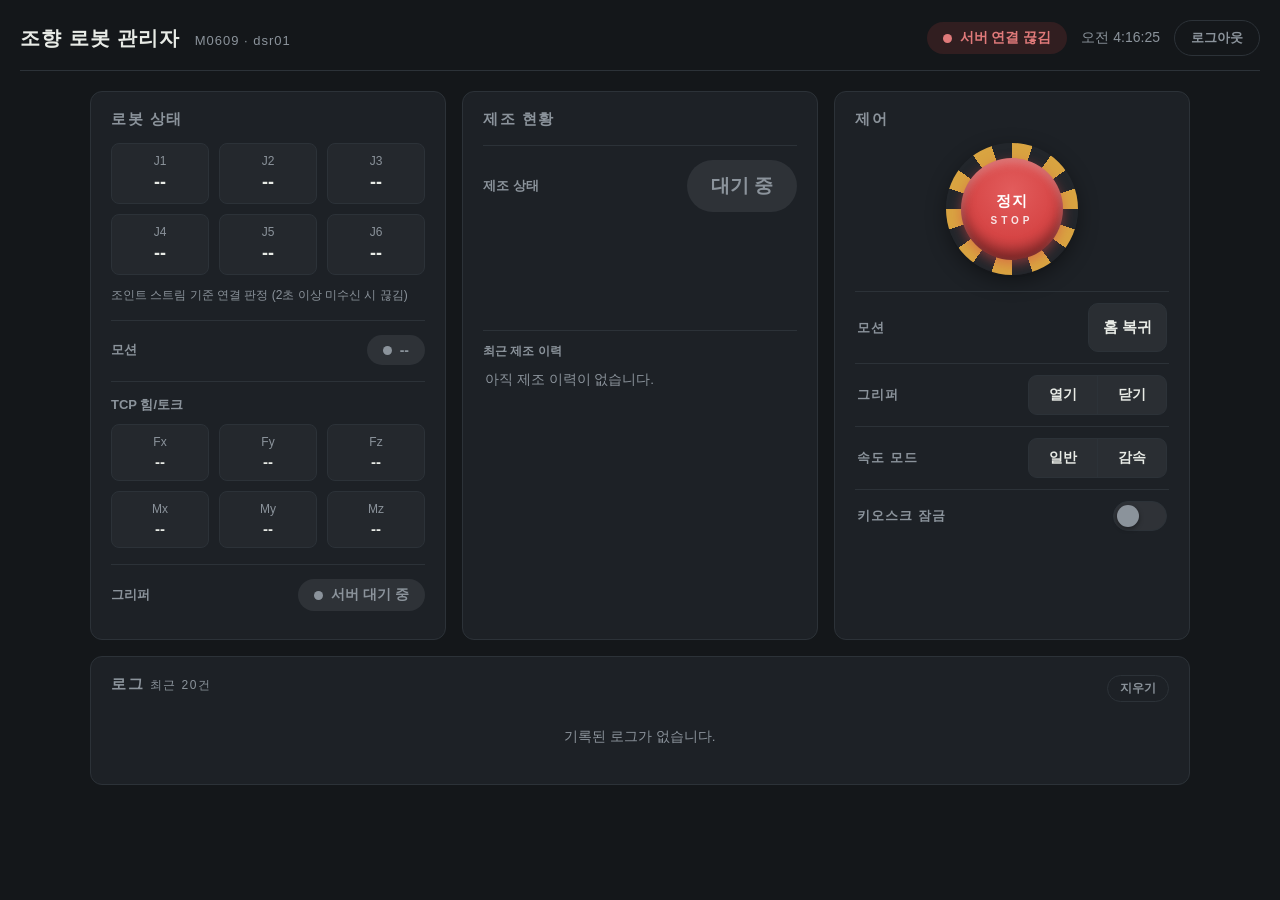
==== commit 385b51f1: "stop관련 사항들 수정. 가드 루프 삭제 및 /stop_perfume으로 정지 요청" ====
--- a/ws_cobot1/src/perfume_hmi/frontend/admin.html
+++ b/ws_cobot1/src/perfume_hmi/frontend/admin.html
@@ -77,13 +77,9 @@
             <div class="stop-ring">
                 <button id="btn-stop" class="stop-btn" type="button">정지<span class="stop-sub">STOP</span></button>
             </div>
-            <!-- 정지는 서보 차단(Safe-Off)이라 자동 재개가 불가 — 현장 확인 후 복구로 해제.
-                 복구 = 정지 유지(가드) 해제 + 서보 복구(servo_on) — robot_bridge.py 주석 참고.
-                 소프트웨어 정지(move_stop)라 안전 정지/비상 정지가 아님 -->
-            <div class="ctl-group">
-                <span class="ctl-label">정지 복구</span>
-                <button id="btn-servo-on" class="btn secondary ctl-home" type="button">복구</button>
-            </div>
+            <!-- 정지 = /stop_perfume 발행 — 실제 정지(move_stop + 시퀀스 중단)는 cobot_control이 수행.
+                 재개/복구 개념 없음: 정지하면 cobot_control이 종료되므로 새 주문은 재실행 후 받는다.
+                 소프트웨어 정지라 안전 정지/비상 정지가 아님. Safe-Off 복구는 티칭펜던트로. -->
             <!-- 일시정지/재개 버튼은 제거됨 — 두산 ROS2 드라이버가 모션 진행 중에
                  move_pause 요청에 응답하지 못하는 구조라 실사용 불가 (robot_bridge.py 주석 참고) -->
             <div class="ctl-group">
